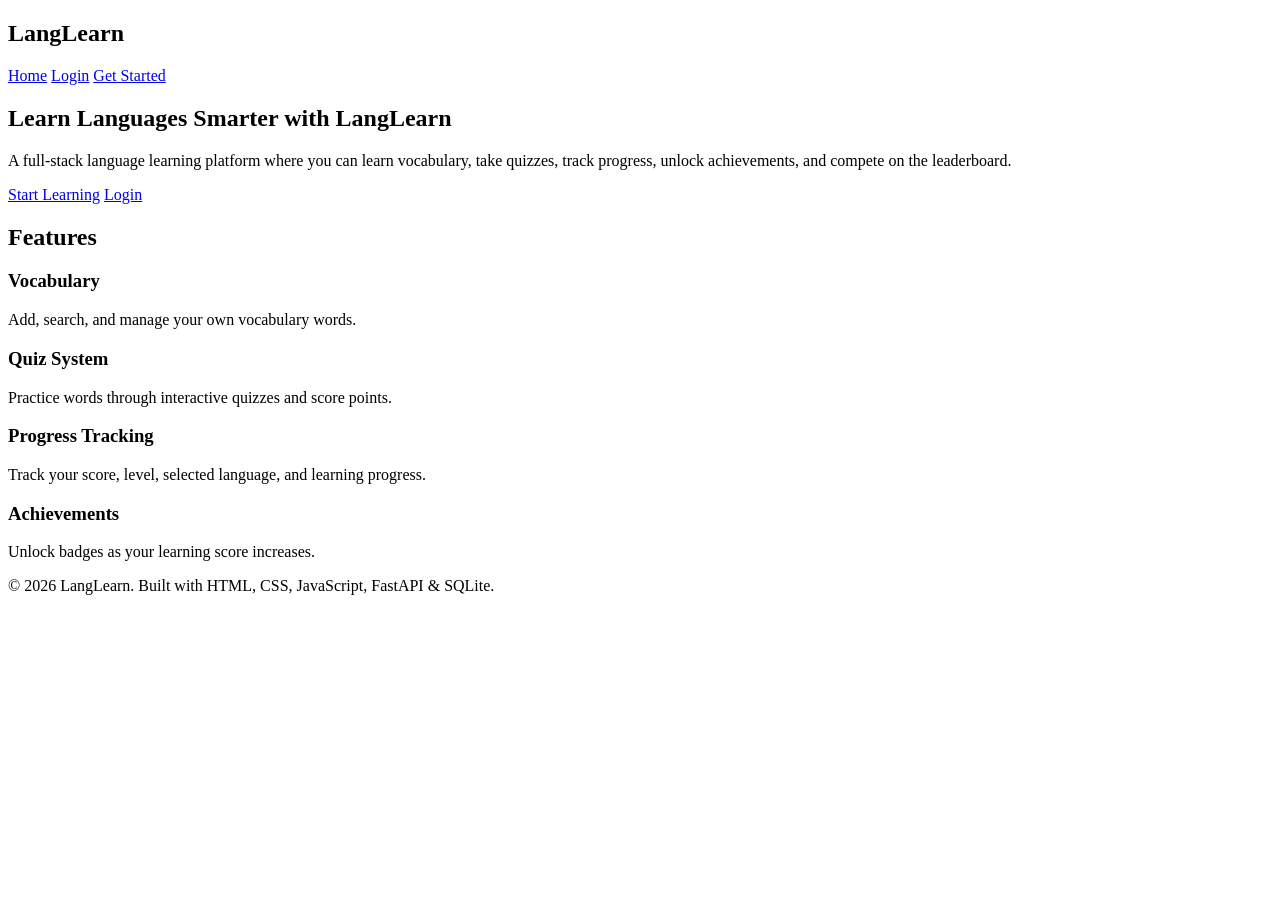
==== index.html @ 9b817421 "update" ====
<!DOCTYPE html>
<html lang="en">
<head>
  <meta charset="UTF-8" />
  <meta name="viewport" content="width=device-width, initial-scale=1.0" />

  <title>LangLearn | Learn Languages Smarter</title>

  <link rel="stylesheet" href="css/style.css" />
</head>
<body>

  <header class="header">
    <nav class="navbar">
      <h2 class="logo">LangLearn</h2>

      <div class="nav-links">
        <a href="index.html">Home</a>
        <a href="login.html">Login</a>
        <a href="register.html" class="nav-btn">Get Started</a>
      </div>
    </nav>
  </header>

  <section class="hero">
    <div class="hero-content">
      <h1>Learn Languages Smarter with LangLearn</h1>

      <p>
        A full-stack language learning platform where you can learn vocabulary,
        take quizzes, track progress, unlock achievements, and compete on the leaderboard.
      </p>

      <div class="hero-buttons">
        <a href="register.html" class="btn-primary">Start Learning</a>
        <a href="login.html" class="btn-secondary">Login</a>
      </div>
    </div>
  </section>

  <section class="features">
    <h2>Features</h2>

    <div class="feature-grid">
      <div class="feature-card">
        <h3>Vocabulary</h3>
        <p>Add, search, and manage your own vocabulary words.</p>
      </div>

      <div class="feature-card">
        <h3>Quiz System</h3>
        <p>Practice words through interactive quizzes and score points.</p>
      </div>

      <div class="feature-card">
        <h3>Progress Tracking</h3>
        <p>Track your score, level, selected language, and learning progress.</p>
      </div>

      <div class="feature-card">
        <h3>Achievements</h3>
        <p>Unlock badges as your learning score increases.</p>
      </div>
    </div>
  </section>

  <footer>
    <p>© 2026 LangLearn. Built with HTML, CSS, JavaScript, FastAPI & SQLite.</p>
  </footer>

</body>
</html>
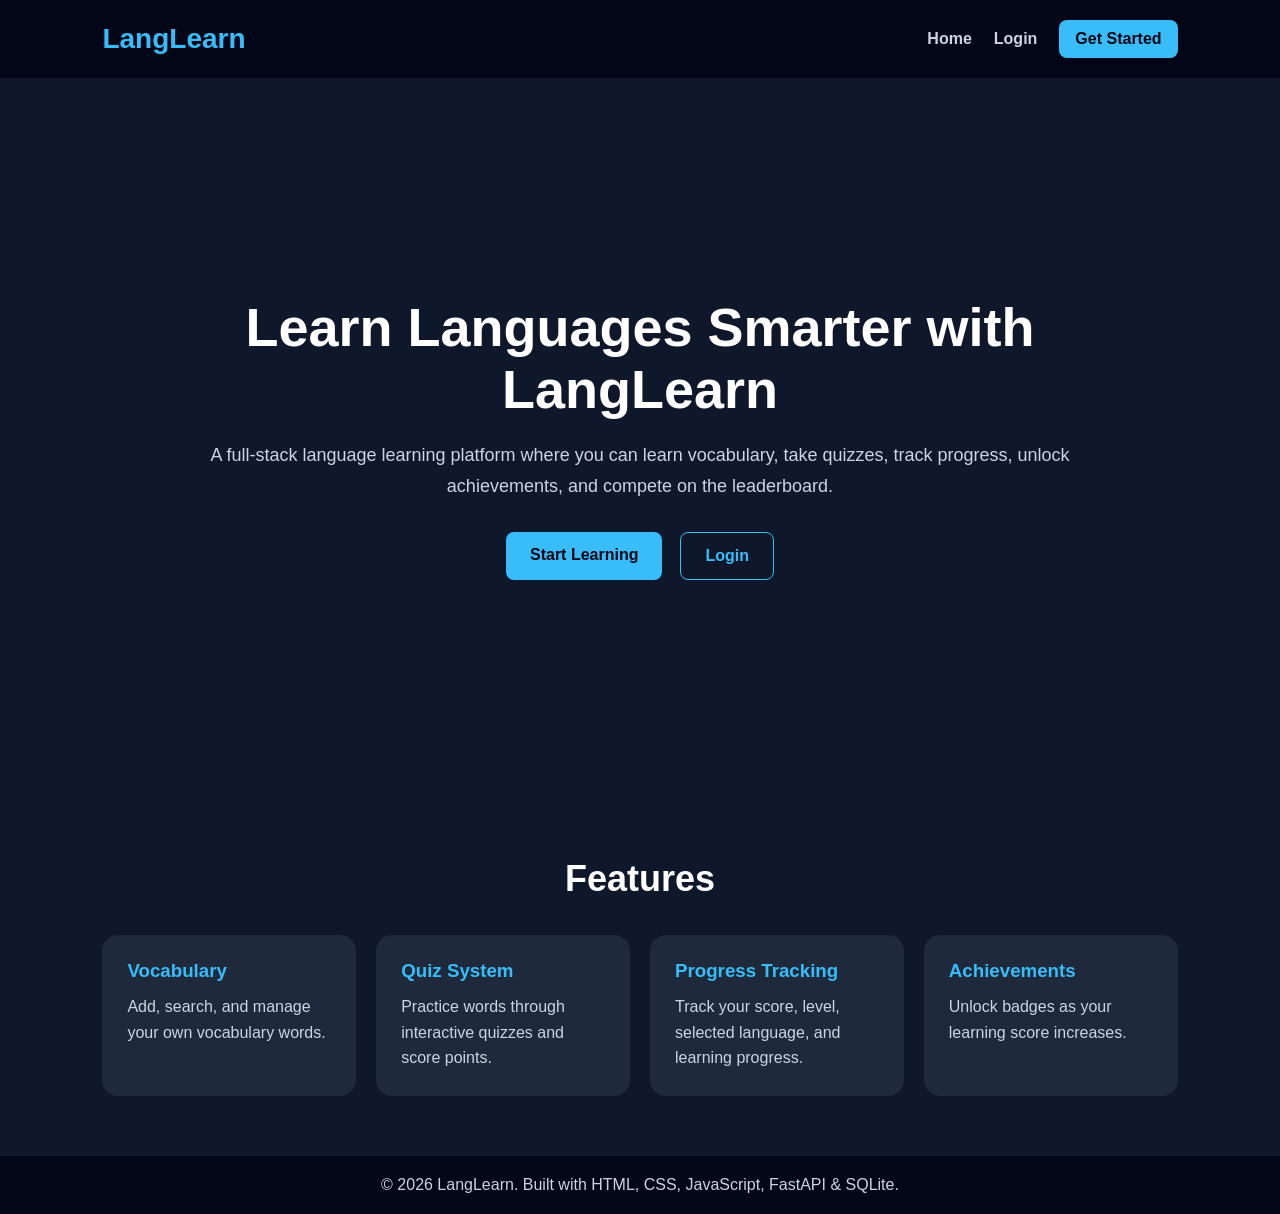
==== commit fcf9562f: "update" ====
--- a/index.html
+++ b/index.html
@@ -15,9 +15,9 @@
       <h2 class="logo">LangLearn</h2>
 
       <div class="nav-links">
-        <a href="index.html">Home</a>
-        <a href="login.html">Login</a>
-        <a href="register.html" class="nav-btn">Get Started</a>
+        <a href="/index.html">Home</a>
+        <a href="/frontend/login.html">Login</a>
+        <a href="/frontend/register.html" class="nav-btn">Get Started</a>
       </div>
     </nav>
   </header>
@@ -32,8 +32,8 @@
       </p>
 
       <div class="hero-buttons">
-        <a href="register.html" class="btn-primary">Start Learning</a>
-        <a href="login.html" class="btn-secondary">Login</a>
+        <a href="/frontend/register.html" class="btn-primary">Start Learning</a>
+        <a href="/frontend/login.html" class="btn-secondary">Login</a>
       </div>
     </div>
   </section>
--- a/css/style.css
+++ b/css/style.css
@@ -0,0 +1,158 @@
+* {
+  margin: 0;
+  padding: 0;
+  box-sizing: border-box;
+  font-family: Arial, sans-serif;
+}
+
+body {
+  background: #0f172a;
+  color: white;
+}
+
+.header {
+  background: #020617;
+  padding: 20px 8%;
+}
+
+.navbar {
+  display: flex;
+  justify-content: space-between;
+  align-items: center;
+}
+
+.logo {
+  color: #38bdf8;
+  font-size: 28px;
+}
+
+.nav-links {
+  display: flex;
+  gap: 22px;
+  align-items: center;
+}
+
+.nav-links a {
+  color: #cbd5e1;
+  text-decoration: none;
+  font-weight: bold;
+}
+
+.nav-links a:hover {
+  color: #38bdf8;
+}
+
+.nav-btn {
+  background: #38bdf8;
+  color: #020617 !important;
+  padding: 10px 16px;
+  border-radius: 8px;
+}
+
+.hero {
+  min-height: 80vh;
+  display: flex;
+  align-items: center;
+  justify-content: center;
+  padding: 40px 8%;
+  text-align: center;
+}
+
+.hero-content {
+  max-width: 900px;
+}
+
+.hero h1 {
+  font-size: 54px;
+  margin-bottom: 20px;
+}
+
+.hero p {
+  color: #cbd5e1;
+  font-size: 18px;
+  line-height: 1.7;
+  margin-bottom: 30px;
+}
+
+.hero-buttons {
+  display: flex;
+  justify-content: center;
+  gap: 18px;
+}
+
+.btn-primary,
+.btn-secondary {
+  padding: 14px 24px;
+  border-radius: 8px;
+  text-decoration: none;
+  font-weight: bold;
+}
+
+.btn-primary {
+  background: #38bdf8;
+  color: #020617;
+}
+
+.btn-secondary {
+  border: 1px solid #38bdf8;
+  color: #38bdf8;
+}
+
+.features {
+  padding: 60px 8%;
+}
+
+.features h2 {
+  text-align: center;
+  margin-bottom: 35px;
+  font-size: 36px;
+}
+
+.feature-grid {
+  display: grid;
+  grid-template-columns: repeat(4, 1fr);
+  gap: 20px;
+}
+
+.feature-card {
+  background: #1e293b;
+  padding: 25px;
+  border-radius: 16px;
+}
+
+.feature-card h3 {
+  color: #38bdf8;
+  margin-bottom: 12px;
+}
+
+.feature-card p {
+  color: #cbd5e1;
+  line-height: 1.6;
+}
+
+footer {
+  background: #020617;
+  text-align: center;
+  padding: 20px;
+  color: #cbd5e1;
+}
+
+@media (max-width: 768px) {
+  .navbar,
+  .nav-links,
+  .hero-buttons {
+    flex-direction: column;
+  }
+
+  .nav-links {
+    margin-top: 18px;
+  }
+
+  .hero h1 {
+    font-size: 36px;
+  }
+
+  .feature-grid {
+    grid-template-columns: 1fr;
+  }
+}
